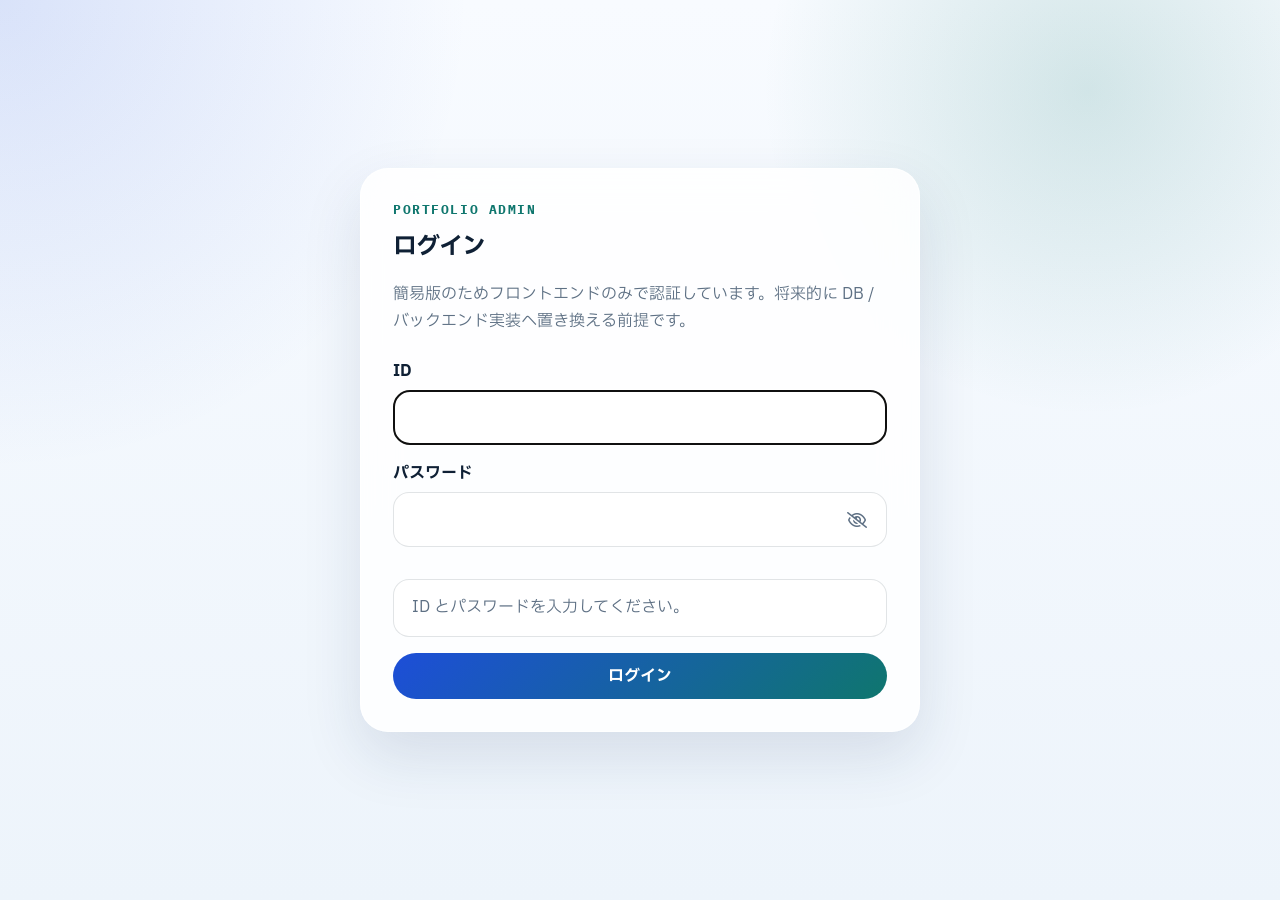
==== admin/index.html @ 366201e2 "ポートフォリオサイト構築基礎" ====
<!DOCTYPE html>
<html lang="ja">
  <head>
    <meta charset="UTF-8" />
    <meta name="viewport" content="width=device-width, initial-scale=1.0" />
    <meta http-equiv="Cache-Control" content="no-store" />
    <title>Portfolio Admin Login</title>
    <link
      rel="stylesheet"
      href="https://cdn.jsdelivr.net/npm/@fortawesome/fontawesome-free@6.5.2/css/all.min.css"
    />
    <link
      rel="icon"
      href="data:image/svg+xml,%3Csvg xmlns='http://www.w3.org/2000/svg' viewBox='0 0 64 64'%3E%3Crect width='64' height='64' rx='16' fill='%230f766e'/%3E%3Ctext x='50%25' y='57%25' font-size='28' font-family='Arial,sans-serif' font-weight='700' text-anchor='middle' fill='white'%3ENS%3C/text%3E%3C/svg%3E"
    />
    <link rel="stylesheet" href="./admin.css?v=20260329-9" />
  </head>
  <body>
    <div class="auth-shell" id="authShell">
      <section class="auth-card">
        <p class="admin-eyebrow">Portfolio Admin</p>
        <h1>ログイン</h1>
        <p class="admin-note">
          簡易版のためフロントエンドのみで認証しています。将来的に DB / バックエンド実装へ置き換える前提です。
        </p>

        <form class="auth-form" id="loginForm" novalidate>
          <div class="field">
            <label for="loginId">ID</label>
            <input id="loginId" name="loginId" type="text" autocomplete="username" required />
          </div>

          <div class="field">
            <label for="loginPassword">パスワード</label>
            <div class="password-input-shell">
              <input
                id="loginPassword"
                name="loginPassword"
                type="password"
                autocomplete="current-password"
                required
              />
              <button
                class="password-visibility-button"
                id="passwordVisibilityButton"
                type="button"
                aria-label="パスワードを表示"
                aria-pressed="false"
                title="パスワードを表示・非表示"
              >
                <i class="fa-regular fa-eye-slash" id="passwordVisibilityIcon" aria-hidden="true"></i>
              </button>
            </div>
          </div>

          <p class="status-message" id="loginMessage">ID とパスワードを入力してください。</p>
          <button class="button" id="loginButton" type="submit">ログイン</button>
        </form>
      </section>
    </div>

    <script src="./auth.js?v=20260329-9"></script>
    <script src="./login.js?v=20260329-9"></script>
  </body>
</html>
---- admin/admin.css ----
@import url("https://fonts.googleapis.com/css2?family=IBM+Plex+Mono:wght@400;500;700&family=IBM+Plex+Sans+JP:wght@400;500;700&family=Space+Grotesk:wght@500;700&display=swap");

:root {
  --bg: #edf4fb;
  --bg-strong: #f8fbff;
  --surface: rgba(255, 255, 255, 0.86);
  --surface-strong: rgba(255, 255, 255, 0.96);
  --text: #0f2035;
  --muted: #5e7084;
  --line: rgba(15, 32, 53, 0.12);
  --accent: #0f766e;
  --accent-strong: #1d4ed8;
  --danger: #c2410c;
  --shadow: 0 24px 60px rgba(28, 53, 87, 0.12);
  --radius-xl: 28px;
  --radius-lg: 20px;
  --radius-md: 16px;
  --max-width: 1240px;
}

* {
  box-sizing: border-box;
}

body {
  margin: 0;
  min-height: 100vh;
  font-family: "IBM Plex Sans JP", sans-serif;
  color: var(--text);
  background:
    radial-gradient(circle at top left, rgba(29, 78, 216, 0.14), transparent 30%),
    radial-gradient(circle at 85% 10%, rgba(15, 118, 110, 0.16), transparent 24%),
    linear-gradient(180deg, var(--bg-strong) 0%, var(--bg) 100%);
}

button,
input,
textarea,
select {
  font: inherit;
}

a {
  color: inherit;
  text-decoration: none;
}

.admin-shell {
  width: min(calc(100% - 2rem), var(--max-width));
  margin: 0 auto;
  padding: 2rem 0 3rem;
  opacity: 0;
  transform: translateY(20px);
  transition:
    opacity 0.42s ease,
    transform 0.5s cubic-bezier(0.22, 1, 0.36, 1);
}

.admin-shell.is-visible {
  opacity: 1;
  transform: translateY(0);
}

.auth-shell {
  min-height: 100vh;
  width: min(calc(100% - 2rem), 560px);
  margin: 0 auto;
  display: grid;
  place-items: center;
}

.auth-card {
  width: 100%;
  padding: 2rem;
  border-radius: var(--radius-xl);
  background: var(--surface);
  border: 1px solid rgba(255, 255, 255, 0.72);
  box-shadow: var(--shadow);
  backdrop-filter: blur(18px);
}

.auth-card h1 {
  margin: 0 0 0.85rem;
  font-family: "Space Grotesk", "IBM Plex Sans JP", sans-serif;
  letter-spacing: -0.03em;
}

.auth-form {
  display: grid;
  gap: 1rem;
  margin-top: 1.5rem;
}

.admin-header,
.admin-toolbar,
.admin-section {
  background: var(--surface);
  border: 1px solid rgba(255, 255, 255, 0.72);
  box-shadow: var(--shadow);
  backdrop-filter: blur(18px);
}

.admin-header,
.admin-toolbar,
.admin-section {
  border-radius: var(--radius-xl);
}

.admin-header {
  display: flex;
  justify-content: space-between;
  gap: 1.5rem;
  padding: 1.8rem;
}

.admin-header h1,
.admin-section h2,
.item-card h3,
.item-card h4 {
  margin: 0;
  font-family: "Space Grotesk", "IBM Plex Sans JP", sans-serif;
  letter-spacing: -0.03em;
}

.admin-eyebrow,
.section-eyebrow {
  margin: 0 0 0.7rem;
  color: var(--accent);
  font-family: "IBM Plex Mono", monospace;
  font-size: 0.82rem;
  font-weight: 700;
  letter-spacing: 0.12em;
  text-transform: uppercase;
}

.admin-note,
.section-description,
.field-help,
.status-message,
.empty-message {
  color: var(--muted);
  line-height: 1.7;
}

.admin-header-actions {
  display: flex;
  align-items: flex-start;
  justify-content: flex-end;
  gap: 0.75rem;
  flex-wrap: wrap;
}

.admin-toolbar {
  position: sticky;
  top: 1rem;
  z-index: 10;
  margin-top: 1rem;
  padding: 1rem 1.1rem;
  display: flex;
  justify-content: space-between;
  gap: 1rem;
  flex-wrap: wrap;
}

.toolbar-group {
  display: flex;
  flex-wrap: wrap;
  gap: 0.75rem;
}

.status-message {
  margin: 1rem 0 0;
  padding: 0.9rem 1.1rem;
  border-radius: var(--radius-md);
  background: rgba(255, 255, 255, 0.58);
  border: 1px solid var(--line);
}

.status-message.is-success {
  color: var(--accent);
}

.status-message.is-warning {
  color: var(--danger);
}

.status-message.is-error {
  color: var(--danger);
}

.admin-layout {
  display: grid;
  gap: 1rem;
  margin-top: 1rem;
}

.admin-section {
  padding: 1.6rem;
}

.section-header {
  display: grid;
  gap: 0.35rem;
  margin-bottom: 1.1rem;
}

.section-description {
  margin: 0;
}

.field-grid {
  display: grid;
  grid-template-columns: repeat(2, minmax(0, 1fr));
  gap: 1rem;
}

.field-grid.is-single {
  grid-template-columns: 1fr;
}

.field {
  display: grid;
  gap: 0.45rem;
}

.field-full {
  grid-column: 1 / -1;
}

.field label {
  font-weight: 700;
}

.field input,
.field textarea {
  width: 100%;
  padding: 0.9rem 1rem;
  border-radius: var(--radius-md);
  border: 1px solid var(--line);
  background: var(--surface-strong);
  color: var(--text);
}

.field textarea {
  min-height: 120px;
  resize: vertical;
}

.password-input-shell {
  position: relative;
}

.password-input-shell input {
  padding-right: 3.9rem;
}

.password-visibility-button {
  display: inline-flex;
  align-items: center;
  justify-content: center;
  position: absolute;
  top: 50%;
  right: 0.6rem;
  width: 2.55rem;
  height: 2.55rem;
  min-height: 0;
  padding: 0;
  transform: translateY(-50%);
  border-radius: 999px;
  border: none;
  background: transparent;
  color: var(--muted);
  cursor: pointer;
  user-select: none;
  -webkit-user-select: none;
  transition:
    color 0.2s ease,
    border-color 0.2s ease,
    background 0.2s ease,
    transform 0.2s ease;
}

.password-visibility-button:hover,
.password-visibility-button:focus-visible {
  color: var(--accent);
  background: rgba(15, 118, 110, 0.08);
}

.password-visibility-button[aria-pressed="true"] {
  background: rgba(15, 118, 110, 0.14);
  color: var(--accent);
}

.portal-transition-shell {
  min-height: 100vh;
  width: min(calc(100% - 2rem), 1180px);
  margin: 0 auto;
  display: grid;
  place-items: center;
  opacity: 0;
  transform: scale(0.985) translateY(16px);
  transition:
    opacity 0.36s ease,
    transform 0.48s cubic-bezier(0.22, 1, 0.36, 1);
}

.portal-transition-shell.is-visible {
  opacity: 1;
  transform: scale(1) translateY(0);
}

.portal-transition-screen {
  width: 100%;
  padding: 2.2rem;
  border-radius: 32px;
  background:
    radial-gradient(circle at top left, rgba(29, 78, 216, 0.18), transparent 28%),
    radial-gradient(circle at 85% 15%, rgba(15, 118, 110, 0.2), transparent 24%),
    linear-gradient(180deg, rgba(10, 23, 40, 0.92), rgba(15, 45, 58, 0.88));
  border: 1px solid rgba(255, 255, 255, 0.12);
  box-shadow: 0 32px 80px rgba(8, 16, 28, 0.24);
  color: #f8fbff;
  backdrop-filter: blur(18px);
}

.portal-hero {
  max-width: 720px;
}

.portal-hero h1 {
  margin: 0 0 0.9rem;
  font-family: "Space Grotesk", "IBM Plex Sans JP", sans-serif;
  font-size: clamp(2rem, 4vw, 3.6rem);
  letter-spacing: -0.05em;
}

.portal-transition-screen .admin-eyebrow,
.portal-transition-screen .admin-note {
  color: rgba(248, 251, 255, 0.82);
}

.portal-overview-grid {
  display: grid;
  grid-template-columns: repeat(3, minmax(0, 1fr));
  gap: 1rem;
  margin-top: 1.6rem;
}

.portal-card,
.portal-status-panel {
  border-radius: 24px;
  border: 1px solid rgba(255, 255, 255, 0.12);
  background: rgba(255, 255, 255, 0.06);
}

.portal-card {
  padding: 1.3rem;
  display: grid;
  gap: 0.45rem;
}

.portal-card-label {
  color: rgba(248, 251, 255, 0.64);
  font-family: "IBM Plex Mono", monospace;
  font-size: 0.78rem;
  letter-spacing: 0.12em;
  text-transform: uppercase;
}

.portal-card strong {
  font-size: 1.25rem;
}

.portal-card p,
.portal-status-item p {
  margin: 0;
  color: rgba(248, 251, 255, 0.74);
  line-height: 1.7;
}

.portal-status-panel {
  display: grid;
  gap: 1rem;
  margin-top: 1rem;
  padding: 1.4rem;
}

.portal-status-item {
  display: grid;
  grid-template-columns: auto 1fr;
  gap: 0.9rem;
  align-items: start;
}

.portal-status-item strong {
  display: block;
  margin-bottom: 0.25rem;
}

.portal-status-dot {
  width: 0.8rem;
  height: 0.8rem;
  margin-top: 0.45rem;
  border-radius: 999px;
  background: linear-gradient(135deg, #22c55e, #38bdf8);
  box-shadow: 0 0 0 0 rgba(56, 189, 248, 0.45);
  animation: status-pulse 1.4s ease-in-out infinite;
}

.portal-actions {
  display: flex;
  gap: 0.85rem;
  flex-wrap: wrap;
  margin-top: 1.2rem;
}

.field-help {
  margin: 0;
  font-size: 0.92rem;
}

.button {
  display: inline-flex;
  align-items: center;
  justify-content: center;
  min-height: 2.9rem;
  padding: 0.7rem 1.1rem;
  border: none;
  border-radius: 999px;
  background: linear-gradient(135deg, var(--accent-strong), var(--accent));
  color: #fff;
  font-weight: 700;
  cursor: pointer;
}

.button:disabled,
.button[aria-disabled="true"] {
  opacity: 0.56;
  cursor: not-allowed;
  filter: saturate(0.4);
}

.button-secondary {
  background: rgba(15, 32, 53, 0.08);
  color: var(--text);
}

.button-save {
  box-shadow: 0 14px 28px rgba(29, 78, 216, 0.18);
}

.button-ghost {
  background: rgba(255, 255, 255, 0.7);
  color: var(--text);
  border: 1px solid var(--line);
}

.button-danger {
  background: rgba(194, 65, 12, 0.12);
  color: var(--danger);
}

.collection {
  display: grid;
  gap: 1rem;
}

.collection-header {
  display: flex;
  justify-content: space-between;
  align-items: center;
  gap: 1rem;
  flex-wrap: wrap;
}

.item-list {
  display: grid;
  gap: 1rem;
}

.item-card {
  display: grid;
  gap: 1rem;
  padding: 1.25rem;
  border-radius: var(--radius-lg);
  background: rgba(255, 255, 255, 0.58);
  border: 1px solid rgba(255, 255, 255, 0.7);
}

.item-card-header {
  display: flex;
  align-items: center;
  justify-content: space-between;
  gap: 1rem;
  flex-wrap: wrap;
}

.inline-actions {
  display: flex;
  gap: 0.75rem;
  flex-wrap: wrap;
}

.nested-list {
  display: grid;
  gap: 0.75rem;
}

.nested-item {
  padding: 1rem;
  border-radius: var(--radius-md);
  border: 1px solid var(--line);
  background: rgba(248, 251, 255, 0.84);
}

@keyframes status-pulse {
  0%,
  100% {
    box-shadow: 0 0 0 0 rgba(56, 189, 248, 0.45);
  }

  50% {
    box-shadow: 0 0 0 10px rgba(56, 189, 248, 0);
  }
}

@media (max-width: 960px) {
  .field-grid {
    grid-template-columns: 1fr;
  }
}

@media (max-width: 720px) {
  .auth-shell,
  .portal-transition-shell,
  .admin-shell {
    width: min(calc(100% - 1.2rem), var(--max-width));
  }

  .admin-header,
  .admin-toolbar,
  .collection-header,
  .item-card-header {
    flex-direction: column;
    align-items: stretch;
  }

  .toolbar-group,
  .inline-actions {
    width: 100%;
  }

  .portal-actions {
    flex-direction: column;
  }

  .button {
    width: 100%;
  }

  .portal-overview-grid {
    grid-template-columns: 1fr;
  }

  .password-visibility-button {
    width: 2.55rem;
  }
}
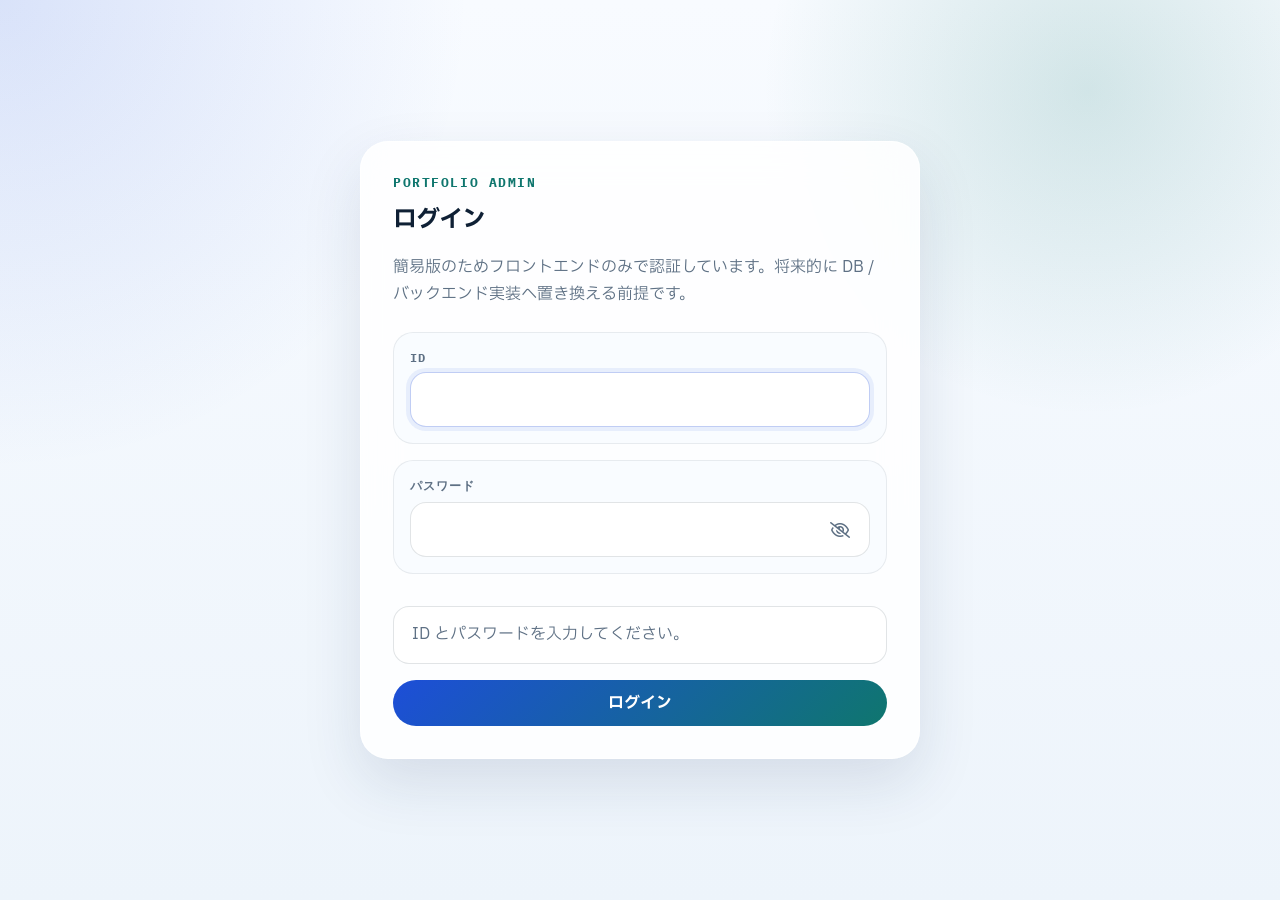
==== commit fd0be092: "更新" ====
--- a/admin/index.html
+++ b/admin/index.html
@@ -13,7 +13,7 @@
       rel="icon"
       href="data:image/svg+xml,%3Csvg xmlns='http://www.w3.org/2000/svg' viewBox='0 0 64 64'%3E%3Crect width='64' height='64' rx='16' fill='%230f766e'/%3E%3Ctext x='50%25' y='57%25' font-size='28' font-family='Arial,sans-serif' font-weight='700' text-anchor='middle' fill='white'%3ENS%3C/text%3E%3C/svg%3E"
     />
-    <link rel="stylesheet" href="./admin.css?v=20260329-9" />
+    <link rel="stylesheet" href="./admin.css?v=20260329-12" />
   </head>
   <body>
     <div class="auth-shell" id="authShell">
@@ -59,7 +59,7 @@
       </section>
     </div>
 
-    <script src="./auth.js?v=20260329-9"></script>
-    <script src="./login.js?v=20260329-9"></script>
+    <script src="./auth.js?v=20260329-12"></script>
+    <script src="./login.js?v=20260329-12"></script>
   </body>
 </html>
--- a/admin/admin.css
+++ b/admin/admin.css
@@ -190,18 +190,32 @@
 
 .admin-layout {
   display: grid;
-  gap: 1rem;
+  gap: 1.15rem;
   margin-top: 1rem;
 }
 
 .admin-section {
+  display: grid;
+  grid-template-columns: minmax(220px, 260px) minmax(0, 1fr);
+  gap: 0;
+  overflow: hidden;
+  padding: 0;
+}
+
+.section-header {
+  display: grid;
+  align-content: start;
+  gap: 0.45rem;
   padding: 1.6rem;
-}
-
-.section-header {
-  display: grid;
-  gap: 0.35rem;
-  margin-bottom: 1.1rem;
+  background:
+    linear-gradient(180deg, rgba(29, 78, 216, 0.08), rgba(255, 255, 255, 0));
+  border-right: 1px solid var(--line);
+}
+
+.admin-section-content {
+  display: grid;
+  gap: 1.2rem;
+  padding: 1.6rem;
 }
 
 .section-description {
@@ -210,8 +224,9 @@
 
 .field-grid {
   display: grid;
-  grid-template-columns: repeat(2, minmax(0, 1fr));
-  gap: 1rem;
+  grid-template-columns: repeat(2, minmax(260px, 1fr));
+  gap: 1rem 1.1rem;
+  align-items: start;
 }
 
 .field-grid.is-single {
@@ -221,6 +236,11 @@
 .field {
   display: grid;
   gap: 0.45rem;
+  min-width: 0;
+  padding: 1rem;
+  border-radius: var(--radius-lg);
+  background: rgba(248, 251, 255, 0.78);
+  border: 1px solid rgba(15, 32, 53, 0.08);
 }
 
 .field-full {
@@ -228,7 +248,12 @@
 }
 
 .field label {
+  color: var(--muted);
+  font-family: "IBM Plex Mono", monospace;
+  font-size: 0.78rem;
   font-weight: 700;
+  letter-spacing: 0.08em;
+  text-transform: uppercase;
 }
 
 .field input,
@@ -239,11 +264,109 @@
   border: 1px solid var(--line);
   background: var(--surface-strong);
   color: var(--text);
+  transition:
+    border-color 0.18s ease,
+    box-shadow 0.18s ease,
+    background 0.18s ease;
 }
 
 .field textarea {
   min-height: 120px;
   resize: vertical;
+}
+
+.field input:focus,
+.field textarea:focus {
+  outline: none;
+  border-color: rgba(29, 78, 216, 0.28);
+  box-shadow: 0 0 0 4px rgba(29, 78, 216, 0.08);
+  background: #fff;
+}
+
+.image-field {
+  gap: 1rem;
+}
+
+.image-field-shell {
+  display: grid;
+  grid-template-columns: minmax(280px, 0.9fr) minmax(0, 1.1fr);
+  gap: 1rem;
+}
+
+.image-preview-card {
+  position: relative;
+  overflow: hidden;
+  min-height: 280px;
+  border-radius: var(--radius-xl);
+  border: 1px solid rgba(15, 32, 53, 0.08);
+  background:
+    linear-gradient(180deg, rgba(255, 255, 255, 0.04), rgba(15, 32, 53, 0.12)),
+    radial-gradient(circle at 18% 18%, rgba(29, 78, 216, 0.26), transparent 36%),
+    radial-gradient(circle at 80% 22%, rgba(15, 118, 110, 0.22), transparent 32%),
+    linear-gradient(145deg, rgba(248, 251, 255, 0.98), rgba(223, 236, 248, 0.9));
+}
+
+.image-preview-media {
+  display: block;
+  width: 100%;
+  height: 100%;
+  min-height: 280px;
+  object-fit: cover;
+}
+
+.image-preview-placeholder {
+  min-height: 280px;
+  display: grid;
+  align-content: end;
+  gap: 1rem;
+  padding: 1.4rem;
+}
+
+.image-preview-mark {
+  display: inline-grid;
+  place-items: center;
+  width: 4.2rem;
+  height: 4.2rem;
+  border-radius: 18px;
+  background: linear-gradient(135deg, var(--accent-strong), var(--accent));
+  color: #fff;
+  font-family: "IBM Plex Mono", monospace;
+  font-size: 1.2rem;
+  font-weight: 700;
+  box-shadow: 0 18px 36px rgba(29, 78, 216, 0.2);
+}
+
+.image-preview-copy {
+  display: grid;
+  gap: 0.35rem;
+}
+
+.image-preview-copy strong {
+  font-family: "Space Grotesk", "IBM Plex Sans JP", sans-serif;
+  font-size: 1.1rem;
+  letter-spacing: -0.03em;
+}
+
+.image-preview-copy p,
+.image-source-note {
+  margin: 0;
+  color: var(--muted);
+  line-height: 1.7;
+}
+
+.image-preview-card.has-image .image-preview-placeholder {
+  display: none;
+}
+
+.image-field-controls {
+  display: grid;
+  gap: 1rem;
+}
+
+.image-field-actions {
+  display: flex;
+  flex-wrap: wrap;
+  gap: 0.75rem;
 }
 
 .password-input-shell {
@@ -471,6 +594,8 @@
   align-items: center;
   gap: 1rem;
   flex-wrap: wrap;
+  padding-bottom: 0.9rem;
+  border-bottom: 1px solid var(--line);
 }
 
 .item-list {
@@ -481,10 +606,12 @@
 .item-card {
   display: grid;
   gap: 1rem;
-  padding: 1.25rem;
+  padding: 1.3rem;
   border-radius: var(--radius-lg);
-  background: rgba(255, 255, 255, 0.58);
-  border: 1px solid rgba(255, 255, 255, 0.7);
+  background:
+    linear-gradient(180deg, rgba(255, 255, 255, 0.84), rgba(248, 251, 255, 0.76));
+  border: 1px solid rgba(15, 32, 53, 0.08);
+  box-shadow: 0 14px 28px rgba(18, 40, 71, 0.06);
 }
 
 .item-card-header {
@@ -493,6 +620,8 @@
   justify-content: space-between;
   gap: 1rem;
   flex-wrap: wrap;
+  padding-bottom: 0.9rem;
+  border-bottom: 1px solid rgba(15, 32, 53, 0.08);
 }
 
 .inline-actions {
@@ -509,8 +638,8 @@
 .nested-item {
   padding: 1rem;
   border-radius: var(--radius-md);
-  border: 1px solid var(--line);
-  background: rgba(248, 251, 255, 0.84);
+  border: 1px solid rgba(15, 32, 53, 0.08);
+  background: rgba(248, 251, 255, 0.92);
 }
 
 @keyframes status-pulse {
@@ -525,7 +654,20 @@
 }
 
 @media (max-width: 960px) {
+  .admin-section {
+    grid-template-columns: 1fr;
+  }
+
+  .section-header {
+    border-right: 0;
+    border-bottom: 1px solid var(--line);
+  }
+
   .field-grid {
+    grid-template-columns: 1fr;
+  }
+
+  .image-field-shell {
     grid-template-columns: 1fr;
   }
 }
